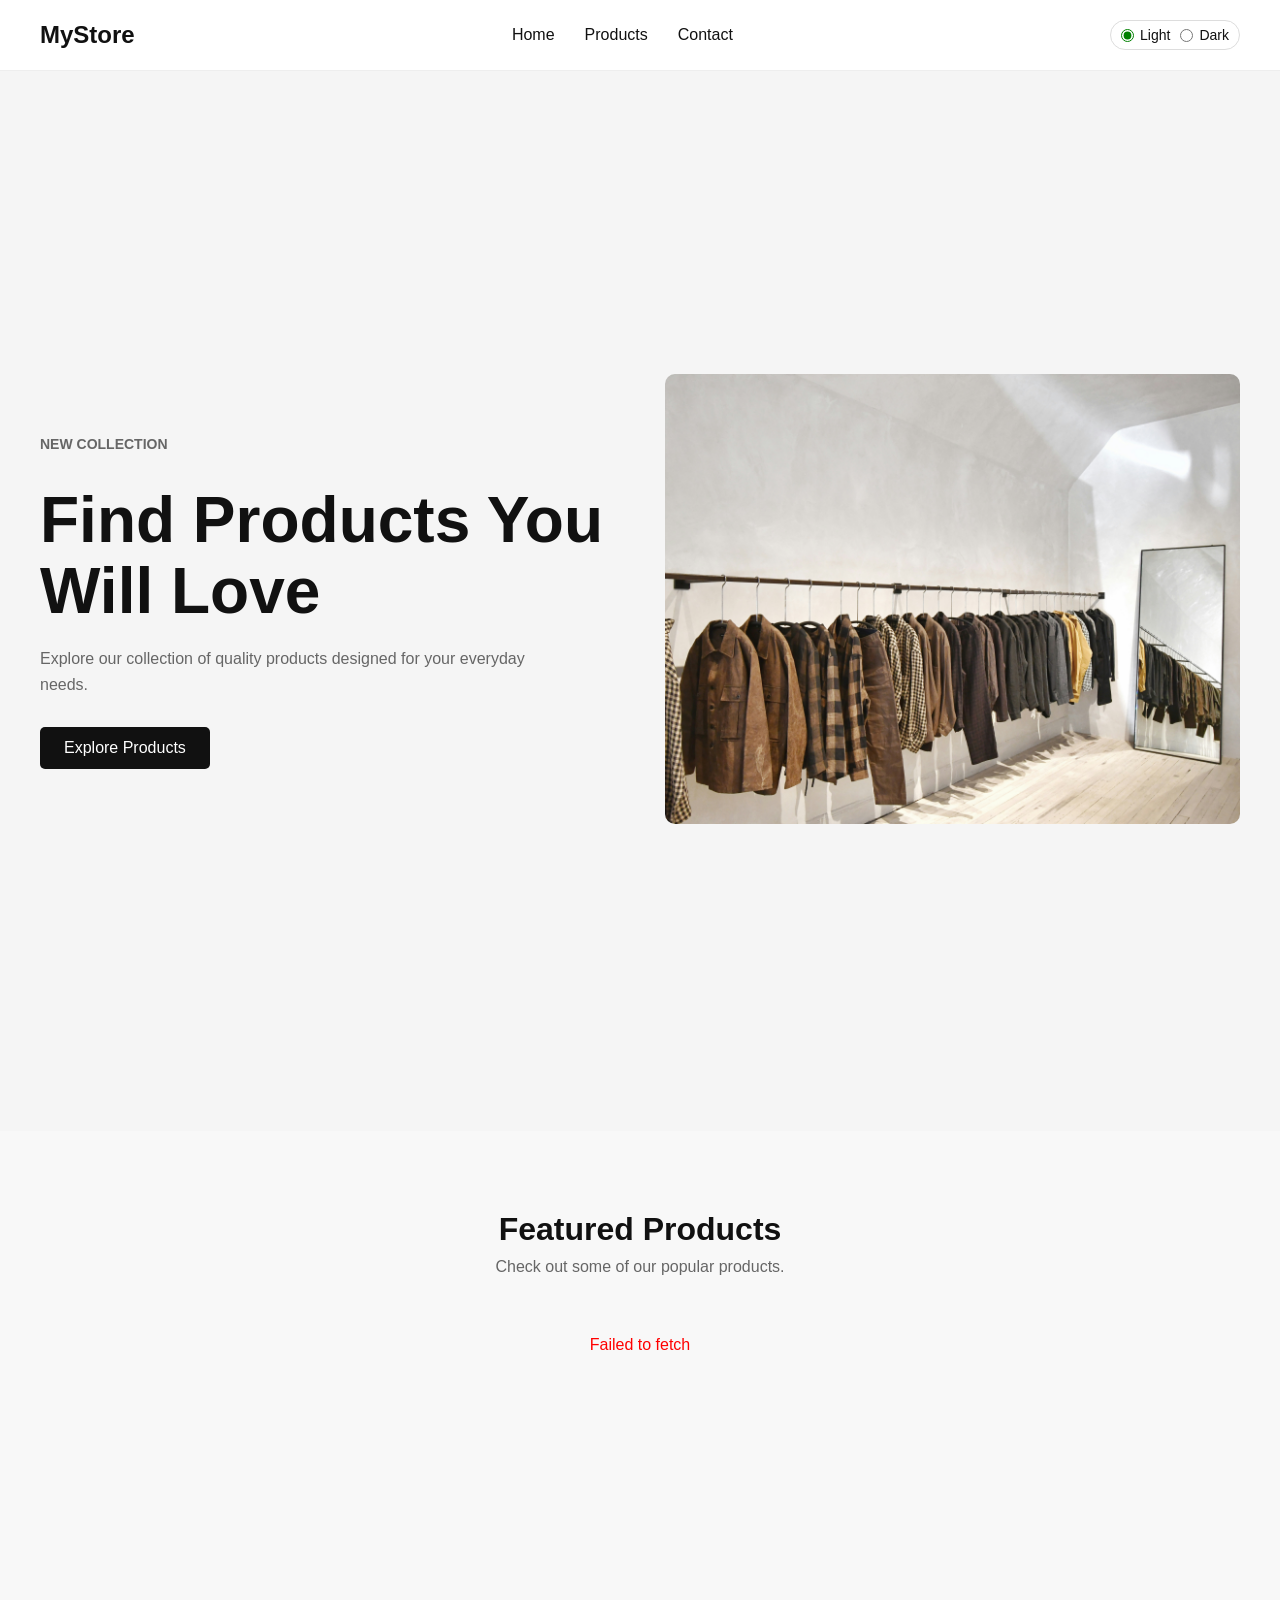
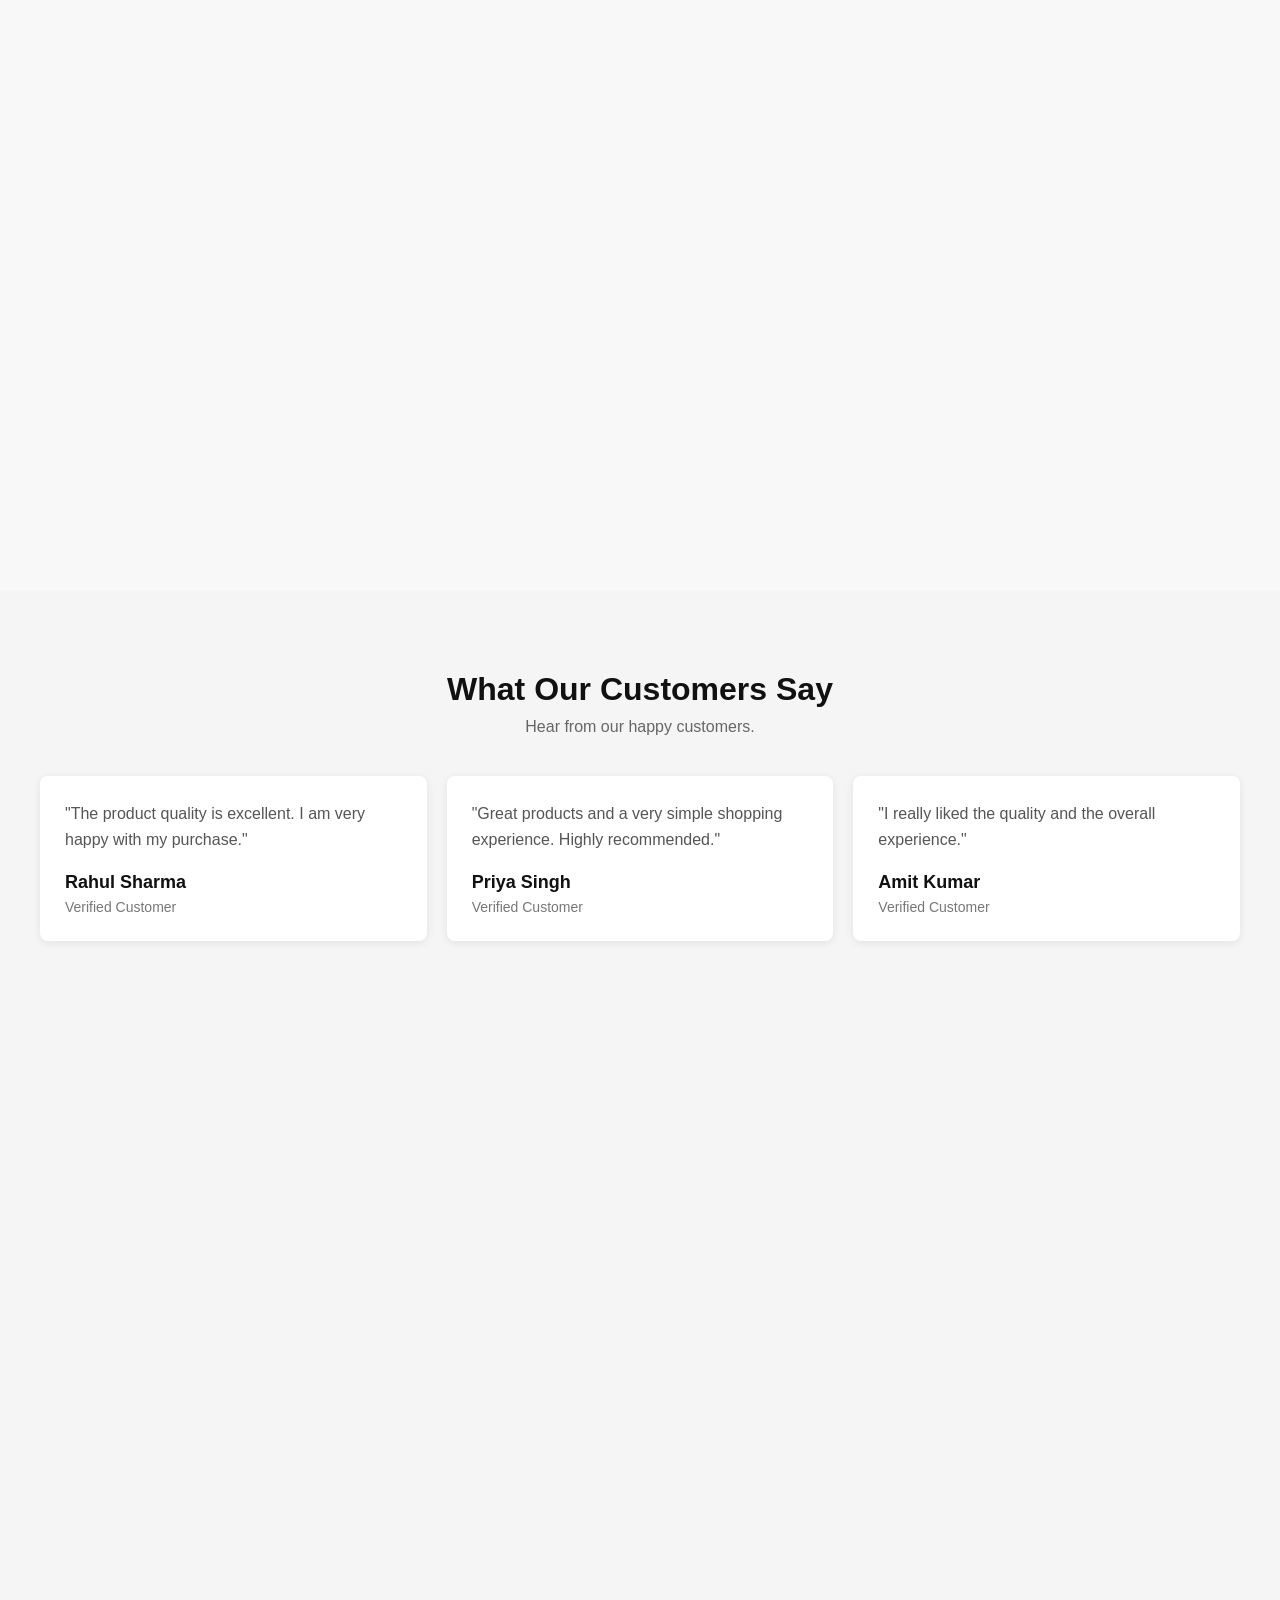
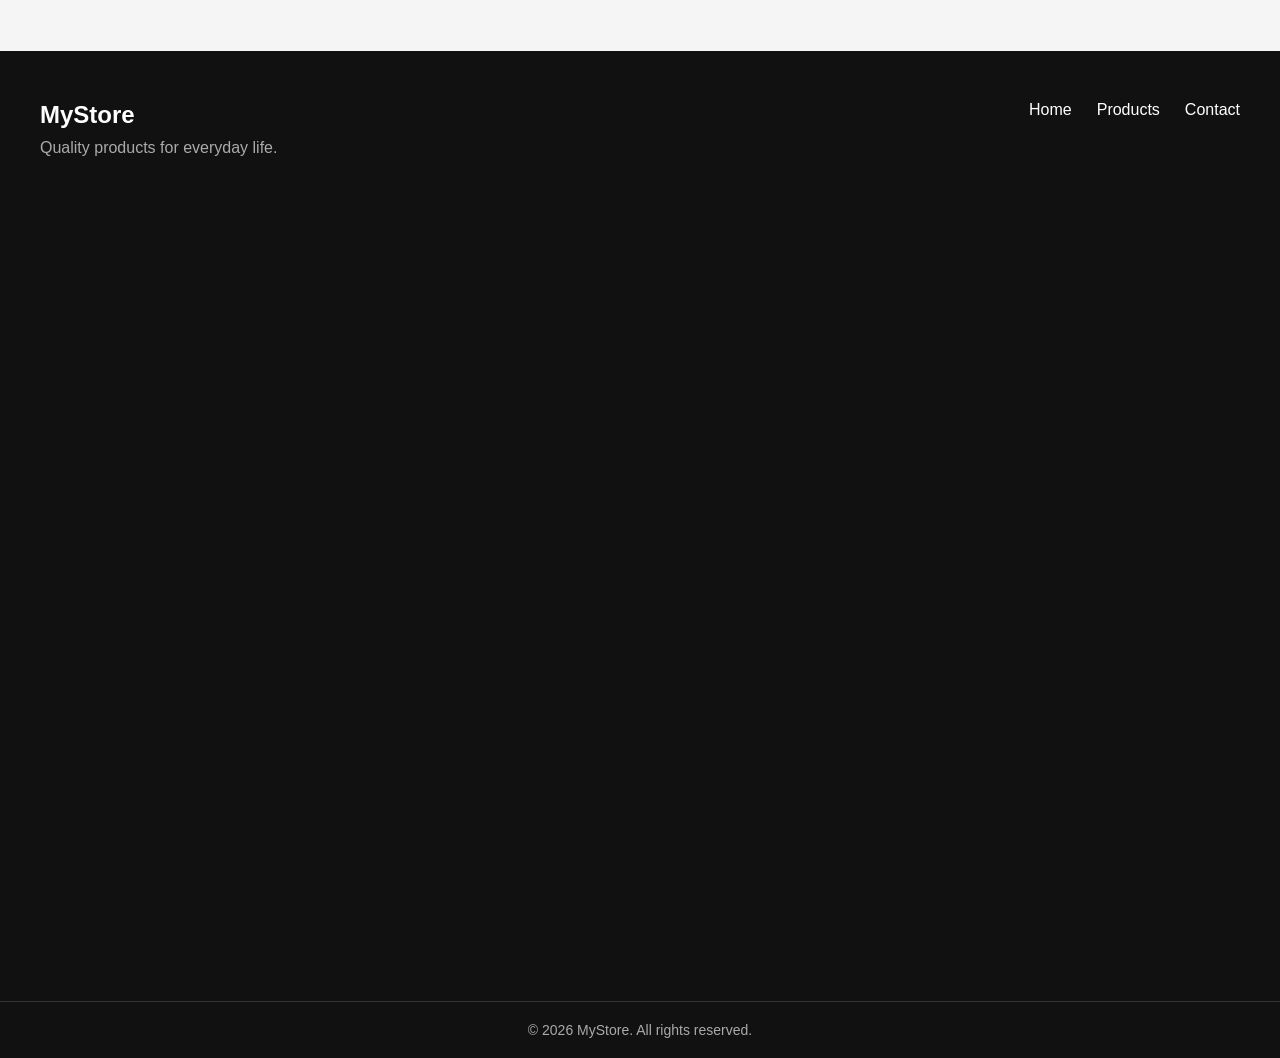
==== index.html @ 5d10c0a1 "refactor: rename home.html to index.html and moved it into root folder" ====
<!DOCTYPE html>
<html lang="en">

<head>

    <meta charset="UTF-8">

    <meta name="viewport" content="width=device-width, initial-scale=1.0">

    <meta name="description" content="Discover quality products at MyStore.">

    <title>MyStore | Home</title>


    <link rel="stylesheet" href="./styles/home.css">
    <link rel="stylesheet" href="./styles/common.css">



</head>


<body>


    <div id="navbar-container"></div>


    <main>

        <section class="hero">

            <div class="container hero-content">

                <div class="hero-text">

                    <p class="hero-label">
                        NEW COLLECTION
                    </p>

                    <h1>
                        Find Products
                        You Will Love
                    </h1>

                    <p>
                        Explore our collection of
                        quality products designed
                        for your everyday needs.
                    </p>

                    <a href="products.html" class="hero-button">
                        Explore Products
                    </a>

                </div>


                <div class="hero-image">

                    <img src="../assets/images/hero.jpg" alt="Featured products" loading="lazy">

                </div>

            </div>

        </section>



        <section class="showcase">

            <div class="container">

                <div class="section-heading">

                    <h2>
                        Featured Products
                    </h2>

                    <p>
                        Check out some of our
                        popular products.
                    </p>

                </div>




                <div id="featured-products" class="product-grid" aria-live="polite"></div>

                <div id="loading" class="loading" role="status" aria-live="polite">
                    Loading products...
                </div>


                <div id="error" class="error" role="alert"></div>




            </div>

        </section>




        <section class="testimonials">

            <div class="container">

                <div class="section-heading">

                    <h2>
                        What Our Customers Say
                    </h2>

                    <p>
                        Hear from our happy customers.
                    </p>

                </div>


                <div class="testimonial-grid">


                    <article class="testimonial-card">

                        <p class="testimonial-text">
                            "The product quality is
                            excellent. I am very happy
                            with my purchase."
                        </p>

                        <h3>
                            Rahul Sharma
                        </h3>

                        <span>
                            Verified Customer
                        </span>

                    </article>


                    <article class="testimonial-card">

                        <p class="testimonial-text">
                            "Great products and a very
                            simple shopping experience.
                            Highly recommended."
                        </p>

                        <h3>
                            Priya Singh
                        </h3>

                        <span>
                            Verified Customer
                        </span>

                    </article>


                    <article class="testimonial-card">

                        <p class="testimonial-text">
                            "I really liked the quality
                            and the overall experience."
                        </p>

                        <h3>
                            Amit Kumar
                        </h3>

                        <span>
                            Verified Customer
                        </span>

                    </article>


                </div>

            </div>

        </section>

    </main>



    <div id="footer-container"></div>



    <script type="module" src="./scripts/pages/home.js"></script>

</body>

</html>
---- styles/home.css ----
body.dark-theme .hero {
    background-color: #151515;
}

body.dark-theme .hero-label {
    color: #8dff8d;
}

body.dark-theme .hero-text h1,
body.dark-theme .section-heading h2,
body.dark-theme .product-title,
body.dark-theme .testimonial-card h3 {
    color: #f5f5f5;
}

body.dark-theme .hero-text p,
body.dark-theme .section-heading p,
body.dark-theme .product-description,
body.dark-theme .testimonial-text,
body.dark-theme .testimonial-card span {
    color: #d0d0d0;
}

body.dark-theme .hero-button {
    color: #111;
    background-color: #f5f5f5;
}

body.dark-theme .product-card,
body.dark-theme .testimonial-card {
    background-color: #1a1a1a;
    box-shadow: 0 2px 8px rgba(0, 0, 0, 0.45);
}

body.dark-theme .product-price {
    color: #8dff8d;
}

body.dark-theme .showcase,
body.dark-theme .testimonials {
    background-color: #111;
}

body.dark-theme .product-category {
    color: #b8b8b8;
}

.hero {
    background-color: #f5f5f5;
    padding: 80px 0;
}

.hero-content {
    display: grid;

    grid-template-columns:
        1fr 1fr;

    gap: 50px;

    align-items: center;
}

.hero-label {
    margin-bottom: 15px;

    color: green;

    font-weight: bold;

    font-size: 14px;
}

.hero-text h1 {
    max-width: 600px;

    margin-bottom: 20px;

    font-size:
        clamp(36px, 5vw, 64px);

    line-height: 1.1;

}

.hero-text p {
    max-width: 500px;

    margin-bottom: 30px;

    line-height: 1.6;

    color: #666;
}

.hero-button {
    display: inline-block;

    padding: 12px 24px;

    color: white;

    background-color: #111;

    border-radius: 5px;
}

.hero-image img {
    width: 100%;

    height: 450px;

    object-fit: cover;

    border-radius: 10px;
}



.showcase,
.testimonials {
    padding: 80px 0;
}

.section-heading {
    margin-bottom: 40px;

    text-align: center;
}

.section-heading h2 {
    margin-bottom: 10px;

    font-size: 32px;
}

.section-heading p {
    color: #666;
}




.product-grid {
    display: grid;

    grid-template-columns:
        repeat(auto-fit,
            minmax(250px, 1fr));

    gap: 20px;
}


.product-card {
    overflow: hidden;

    background-color: white;

    border-radius: 8px;

    box-shadow:
        0 2px 8px rgba(0, 0, 0, 0.1);
}

.product-card img {
    width: 100%;

    height: 250px;

    object-fit: cover;
}

.product-info {
    padding: 20px;
}

.product-title {
    margin-bottom: 10px;

    font-size: 18px;
}

.product-price {
    color: green;

    font-weight: bold;
}





/* Loading */
#loading {
    display: block;
    text-align: center;
    margin: 30px 0;
    font-size: 18px;
    color: #111;
    background: transparent;
}

/* Error */
#error {
    display: none;
    text-align: center;
    color: red;
    margin: 20px 0;
}

.testimonials {
    background-color: #f5f5f5;
}

.testimonial-grid {
    display: grid;

    grid-template-columns:
        repeat(auto-fit,
            minmax(250px, 1fr));

    gap: 20px;
}

.testimonial-card {
    padding: 25px;

    background-color: white;

    border-radius: 8px;

    box-shadow:
        0 2px 8px rgba(0, 0, 0, 0.08);
}

.testimonial-text {
    margin-bottom: 20px;

    line-height: 1.6;

    color: #555;
}

.testimonial-card h3 {
    margin-bottom: 5px;

    font-size: 18px;
}

.testimonial-card span {
    color: #777;

    font-size: 14px;
}



@media (max-width: 768px) {

    .hero {
        padding: 60px 0;
    }

    .hero-content {
        grid-template-columns: 1fr;

        text-align: center;
    }

    .hero-text {
        display: flex;

        flex-direction: column;

        align-items: center;
    }

    .hero-image img {
        height: 350px;
    }

    .showcase,
    .testimonials {
        padding: 60px 0;
    }

}


@media (max-width: 500px) {

    .hero {
        padding: 50px 0;
    }

    .hero-image img {
        height: 250px;
    }

    .showcase,
    .testimonials {
        padding: 50px 0;
    }

    .section-heading h2 {
        font-size: 26px;
    }

}
---- styles/common.css ----
* {
    margin: 0;
    padding: 0;
    box-sizing: border-box;
}


body {
    font-family: Arial, sans-serif;
    background-color: #f8f8f8;
    color: #111;
    transition: background-color 0.25s ease, color 0.25s ease;
}

body.dark-theme {
    background-color: #111;
    color: #f5f5f5;
}

body.dark-theme .navbar {
    background-color: #111;
    border-bottom-color: #2f2f2f;
}

body.dark-theme .logo,
body.dark-theme .nav-links a,
body.dark-theme .footer-links a,
body.dark-theme .theme-option span {
    color: #f5f5f5;
}

body.dark-theme .theme-switcher {
    border-color: #444;
    background-color: #1a1a1a;
}

body.dark-theme .theme-option span {
    color: #f5f5f5;
}

body.dark-theme .product-card,
body.dark-theme .testimonial-card,
body.dark-theme .contact-card,
body.dark-theme .form-group input,
body.dark-theme .form-group textarea,
body.dark-theme .contact-section form,
body.dark-theme .error-page {
    background-color: #0000;
    color: #f5f5f5;
    box-shadow: 0 2px 8px rgba(0, 0, 0, 0.45);
}

body.dark-theme .hero,
body.dark-theme .showcase,
body.dark-theme .testimonials {
    background-color: #111;
}

body.dark-theme .product-title,
body.dark-theme .product-description,
body.dark-theme .product-category,
body.dark-theme .testimonial-text,
body.dark-theme .contact-header p,
body.dark-theme .form-group label,
body.dark-theme .error-page p,
body.dark-theme .error-page h2 {
    color: #f5f5f5;
}

body.dark-theme .product-category,
body.dark-theme .testimonial-card span,
body.dark-theme .contact-header p {
    color: #c8c8c8;
}

body.dark-theme .showcase-button a,
body.dark-theme .btn,
body.dark-theme .btn.secondary,
body.dark-theme .contact-section button {
    color: #f5f5f5;
    border-color: #f5f5f5;
}

body.dark-theme .footer {
    background-color: #0a0a0a;
}

body.dark-theme .footer-content p,
body.dark-theme .footer-bottom p {
    color: #d0d0d0;
}

a {
    text-decoration: none;
    color: inherit;
}


.container {
    width: min(1200px,
            calc(100% - 40px));

    margin: 0 auto;
    min-height: 100vh;
}


.navbar {
    background-color: white;

    border-bottom:
        1px solid #eee;
}


.nav-content {
    min-height: 70px;

    display: flex;

    justify-content:
        space-between;

    align-items: center;
}


.logo {
    font-size: 24px;

    font-weight: bold;
}


.nav-links {
    display: flex;

    gap: 30px;
}

.theme-switcher {
    display: inline-flex;
    align-items: center;
    gap: 10px;
    padding: 6px 10px;
    border: 1px solid #ddd;
    border-radius: 999px;
    background-color: #fff;
}

.theme-option {
    display: inline-flex;
    align-items: center;
    gap: 6px;
    cursor: pointer;
    font-size: 14px;
}

.theme-option input {
    accent-color: green;
}

.product-description {
    display: -webkit-box;
    -webkit-line-clamp: 4;
    -webkit-box-orient: vertical;
    overflow: hidden;
    line-height: 1.5;
}

.nav-links a {
    transition:
        color 0.2s ease;
}


.nav-links a:hover {
    color: green;
}

.footer {
    padding-top: 50px;

    color: white;

    background-color: #111;
}


.footer-content {
    display: flex;

    justify-content:
        space-between;

    gap: 30px;

    padding-bottom: 40px;
}


.footer-content h2 {
    margin-bottom: 10px;
}


.footer-content p {
    color: #aaa;
}


.footer-links {
    display: flex;

    gap: 25px;
}


.footer-bottom {
    padding: 20px;

    text-align: center;

    border-top:
        1px solid #333;

    color: #aaa;

    font-size: 14px;
}



@media (max-width: 768px) {

    .footer-content {
        flex-direction: column;
    }

}


@media (max-width: 500px) {

    .container {
        width:
            calc(100% - 30px);
    }


    .nav-content {
        flex-direction: column;

        gap: 15px;

        padding: 15px 0;
    }


    .nav-links {
        gap: 15px;
    }


    .footer-links {
        flex-direction: column;

        gap: 10px;
    }

}
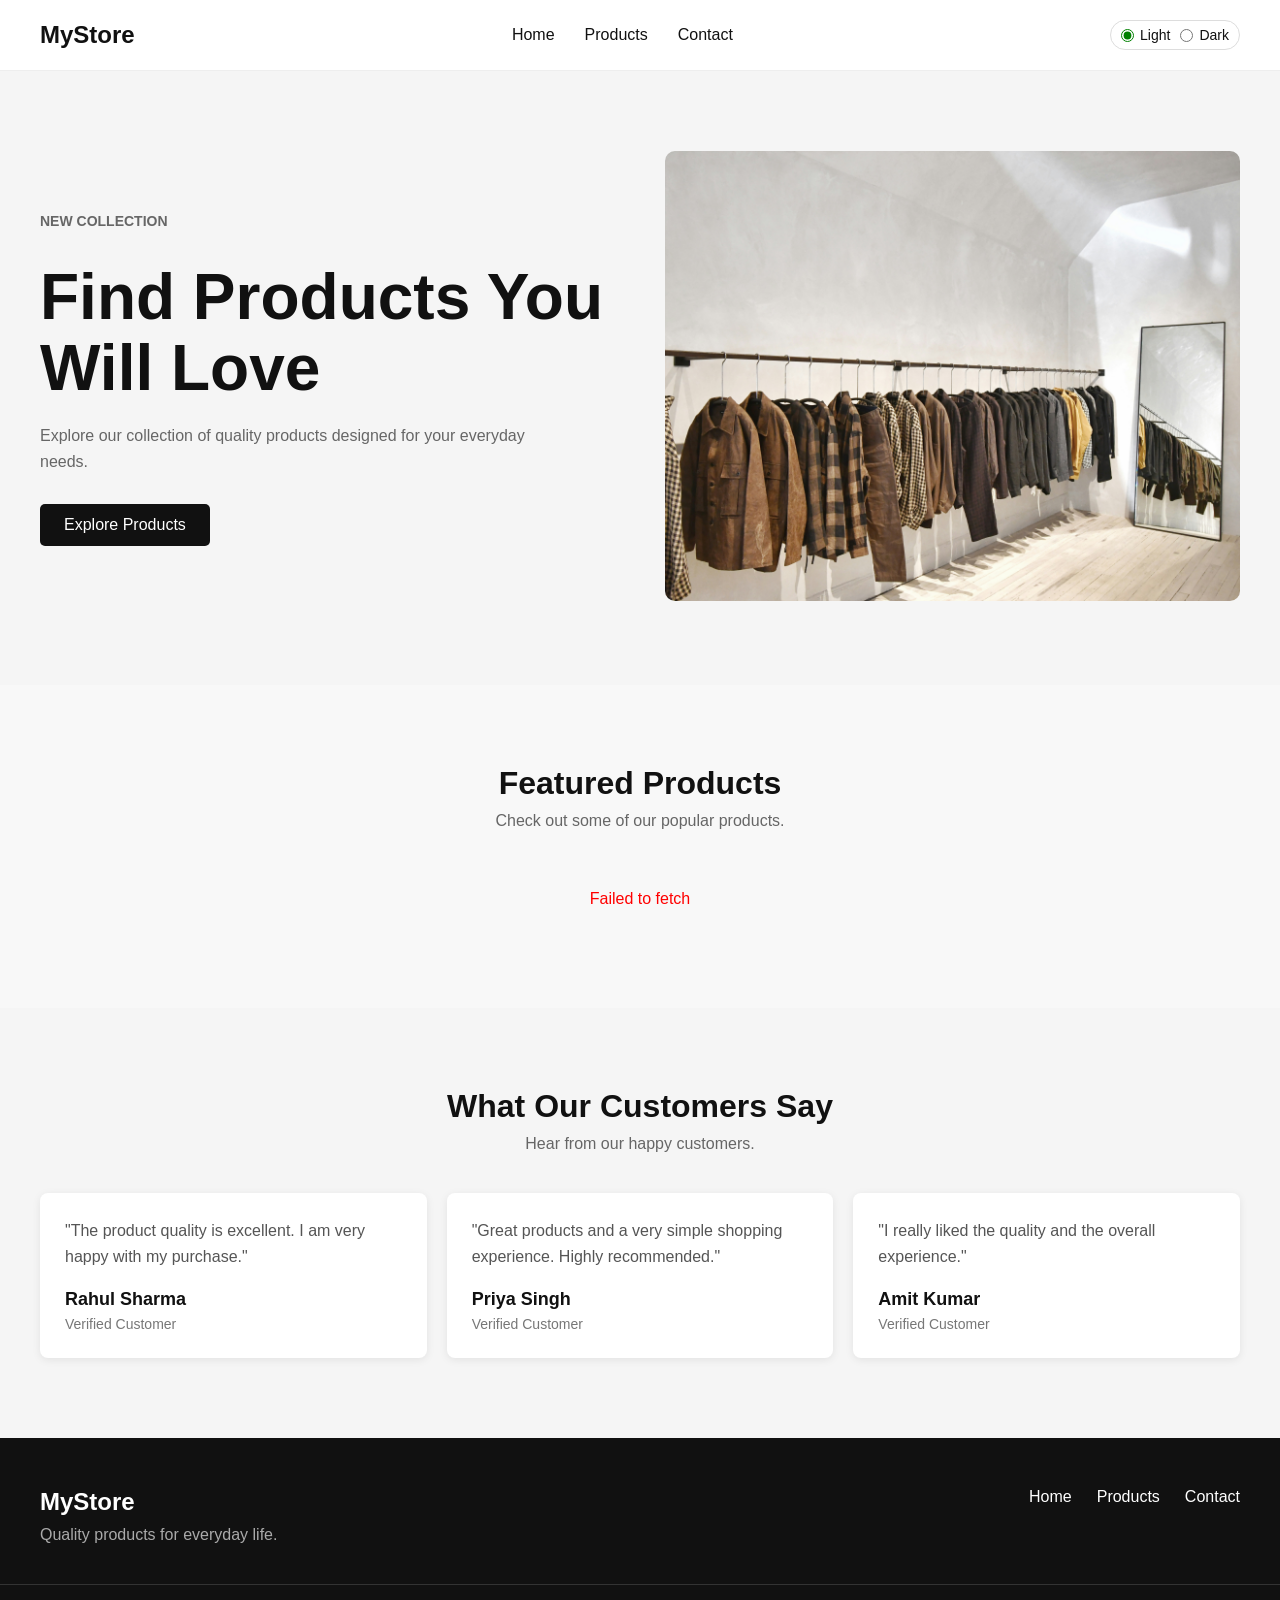
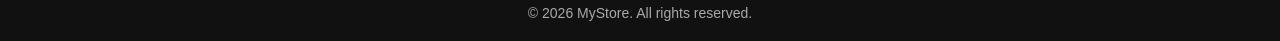
==== commit e95a42de: "fix: fixed the relative path of hero-image in index.html" ====
--- a/index.html
+++ b/index.html
@@ -58,7 +58,7 @@
 
                 <div class="hero-image">
 
-                    <img src="../assets/images/hero.jpg" alt="Featured products" loading="lazy">
+                    <img src="./assets/images/hero.jpg" alt="Featured products" loading="lazy">
 
                 </div>
 
--- a/styles/common.css
+++ b/styles/common.css
@@ -101,7 +101,7 @@
             calc(100% - 40px));
 
     margin: 0 auto;
-    min-height: 100vh;
+    
 }
 
 
